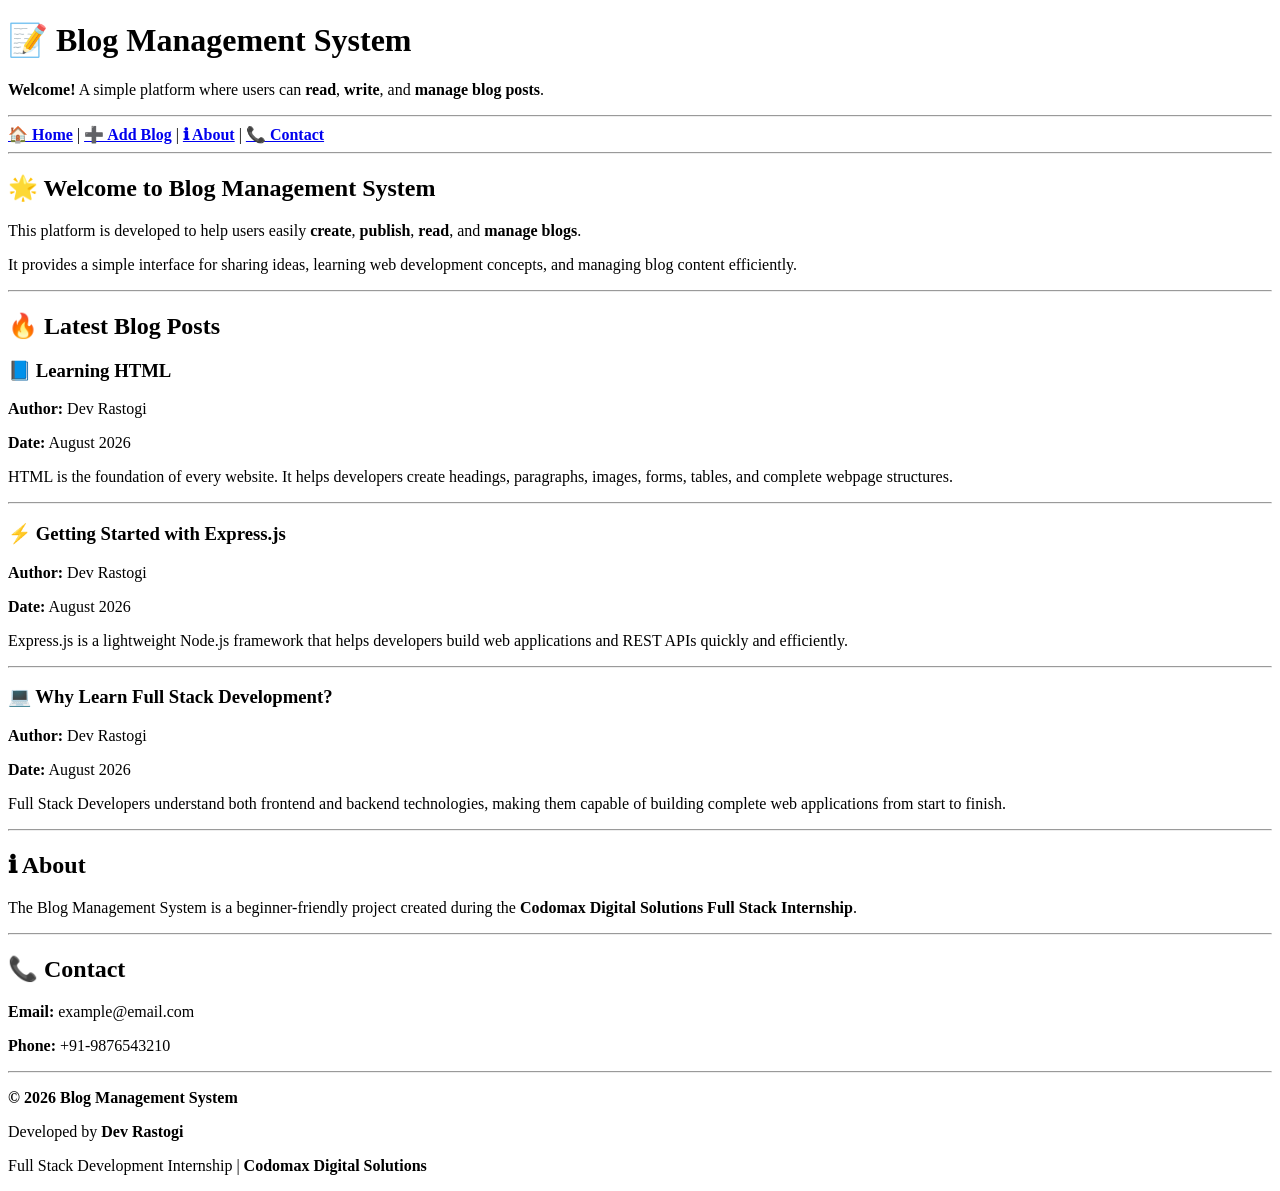
==== index.html @ 0dfc1c03 "Add files via upload" ====
<!DOCTYPE html>
<html lang="en">

<head>
    <meta charset="UTF-8">
    <meta name="viewport" content="width=device-width, initial-scale=1.0">
    <title>Blog Management System | Home</title>
</head>

<body>

    <header>

        <h1>📝 Blog Management System</h1>

        <p>
            <strong>Welcome!</strong> A simple platform where users can
            <strong>read</strong>,
            <strong>write</strong>, and
            <strong>manage blog posts</strong>.
        </p>

        <hr>

        <nav>
            <a href="index.html"><strong>🏠 Home</strong></a> |
            <a href="add-blog.html"><strong>➕ Add Blog</strong></a> |
            <a href="#about"><strong>ℹ About</strong></a> |
            <a href="#contact"><strong>📞 Contact</strong></a>
        </nav>

        <hr>

    </header>

    <main>

        <section>

            <h2>🌟 Welcome to Blog Management System</h2>

            <p>
                This platform is developed to help users easily
                <strong>create</strong>,
                <strong>publish</strong>,
                <strong>read</strong>, and
                <strong>manage blogs</strong>.
            </p>

            <p>
                It provides a simple interface for sharing ideas,
                learning web development concepts,
                and managing blog content efficiently.
            </p>

        </section>

        <hr>

        <section>

            <h2>🔥 Latest Blog Posts</h2>

            <article>

                <h3>📘 Learning HTML</h3>

                <p>
                    <strong>Author:</strong> Dev Rastogi
                </p>

                <p>
                    <strong>Date:</strong> August 2026
                </p>

                <p>
                    HTML is the foundation of every website.
                    It helps developers create headings,
                    paragraphs, images, forms, tables,
                    and complete webpage structures.
                </p>

            </article>

            <hr>

            <article>

                <h3>⚡ Getting Started with Express.js</h3>

                <p>
                    <strong>Author:</strong> Dev Rastogi
                </p>

                <p>
                    <strong>Date:</strong> August 2026
                </p>

                <p>
                    Express.js is a lightweight Node.js framework
                    that helps developers build web applications
                    and REST APIs quickly and efficiently.
                </p>

            </article>

            <hr>

            <article>

                <h3>💻 Why Learn Full Stack Development?</h3>

                <p>
                    <strong>Author:</strong> Dev Rastogi
                </p>

                <p>
                    <strong>Date:</strong> August 2026
                </p>

                <p>
                    Full Stack Developers understand both
                    frontend and backend technologies,
                    making them capable of building complete
                    web applications from start to finish.
                </p>

            </article>

        </section>

        <hr>

        <section id="about">

            <h2>ℹ About</h2>

            <p>
                The Blog Management System is a beginner-friendly project
                created during the <strong>Codomax Digital Solutions Full Stack Internship</strong>.
            </p>

        </section>

        <hr>

        <section id="contact">

            <h2>📞 Contact</h2>

            <p><strong>Email:</strong> example@email.com</p>

            <p><strong>Phone:</strong> +91-9876543210</p>

        </section>

    </main>

    <hr>

    <footer>

        <p>
            <strong>© 2026 Blog Management System</strong>
        </p>

        <p>
            Developed by <strong>Dev Rastogi</strong>
        </p>

        <p>
            Full Stack Development Internship |
            <strong>Codomax Digital Solutions</strong>
        </p>

    </footer>

</body>

</html>
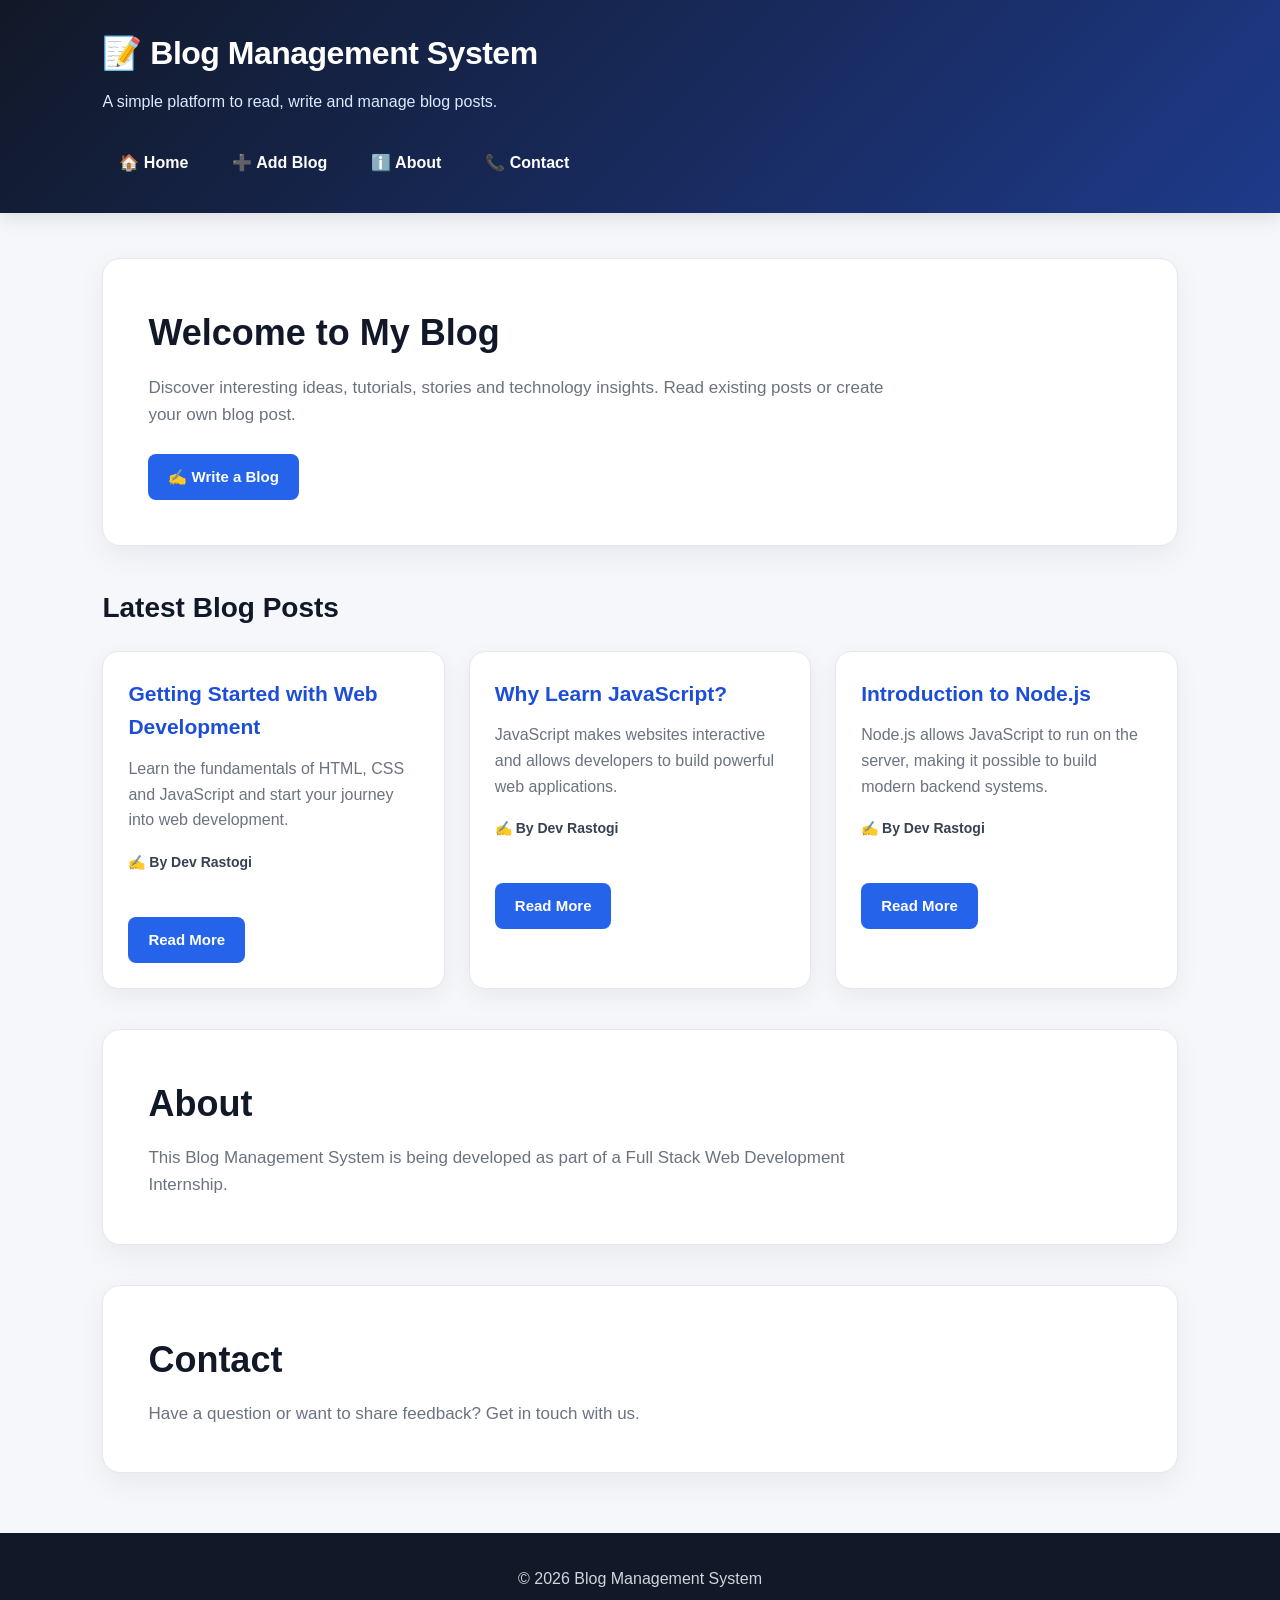
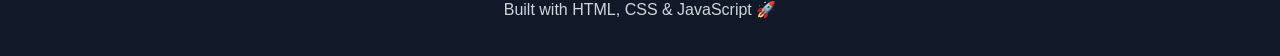
==== commit ba55a075: "Update index.html" ====
--- a/index.html
+++ b/index.html
@@ -4,177 +4,179 @@
 <head>
     <meta charset="UTF-8">
     <meta name="viewport" content="width=device-width, initial-scale=1.0">
+
     <title>Blog Management System | Home</title>
+
+    <link rel="stylesheet" href="style.css">
 </head>
 
 <body>
 
+    <!-- Header -->
     <header>
 
         <h1>📝 Blog Management System</h1>
 
         <p>
-            <strong>Welcome!</strong> A simple platform where users can
-            <strong>read</strong>,
-            <strong>write</strong>, and
-            <strong>manage blog posts</strong>.
+            A simple platform to read, write and manage blog posts.
         </p>
 
-        <hr>
-
+        <!-- Navigation -->
         <nav>
-            <a href="index.html"><strong>🏠 Home</strong></a> |
-            <a href="add-blog.html"><strong>➕ Add Blog</strong></a> |
-            <a href="#about"><strong>ℹ About</strong></a> |
-            <a href="#contact"><strong>📞 Contact</strong></a>
+            <a href="index.html">🏠 Home</a>
+            <a href="add-blog.html">➕ Add Blog</a>
+            <a href="#about">ℹ️ About</a>
+            <a href="#contact">📞 Contact</a>
         </nav>
-
-        <hr>
 
     </header>
 
+
+    <!-- Main Content -->
     <main>
 
+        <!-- Hero Section -->
+        <section class="hero">
+
+            <h2>Welcome to My Blog</h2>
+
+            <p>
+                Discover interesting ideas, tutorials, stories and
+                technology insights. Read existing posts or create
+                your own blog post.
+            </p>
+
+            <br>
+
+            <a href="add-blog.html" class="btn">
+                ✍️ Write a Blog
+            </a>
+
+        </section>
+
+
+        <!-- Blog Section -->
         <section>
 
-            <h2>🌟 Welcome to Blog Management System</h2>
+            <h2>Latest Blog Posts</h2>
+
+            <div class="blog-container">
+
+                <!-- Blog Card 1 -->
+                <article class="blog-card">
+
+                    <h3>Getting Started with Web Development</h3>
+
+                    <p>
+                        Learn the fundamentals of HTML, CSS and JavaScript
+                        and start your journey into web development.
+                    </p>
+
+                    <p class="author">
+                        ✍️ By Dev Rastogi
+                    </p>
+
+                    <br>
+
+                    <a href="#" class="btn">
+                        Read More
+                    </a>
+
+                </article>
+
+
+                <!-- Blog Card 2 -->
+                <article class="blog-card">
+
+                    <h3>Why Learn JavaScript?</h3>
+
+                    <p>
+                        JavaScript makes websites interactive and allows
+                        developers to build powerful web applications.
+                    </p>
+
+                    <p class="author">
+                        ✍️ By Dev Rastogi
+                    </p>
+
+                    <br>
+
+                    <a href="#" class="btn">
+                        Read More
+                    </a>
+
+                </article>
+
+
+                <!-- Blog Card 3 -->
+                <article class="blog-card">
+
+                    <h3>Introduction to Node.js</h3>
+
+                    <p>
+                        Node.js allows JavaScript to run on the server,
+                        making it possible to build modern backend systems.
+                    </p>
+
+                    <p class="author">
+                        ✍️ By Dev Rastogi
+                    </p>
+
+                    <br>
+
+                    <a href="#" class="btn">
+                        Read More
+                    </a>
+
+                </article>
+
+            </div>
+
+        </section>
+
+
+        <!-- About -->
+        <section id="about" class="hero">
+
+            <h2>About</h2>
 
             <p>
-                This platform is developed to help users easily
-                <strong>create</strong>,
-                <strong>publish</strong>,
-                <strong>read</strong>, and
-                <strong>manage blogs</strong>.
-            </p>
-
-            <p>
-                It provides a simple interface for sharing ideas,
-                learning web development concepts,
-                and managing blog content efficiently.
+                This Blog Management System is being developed as part
+                of a Full Stack Web Development Internship.
             </p>
 
         </section>
 
-        <hr>
 
-        <section>
+        <!-- Contact -->
+        <section id="contact" class="hero">
 
-            <h2>🔥 Latest Blog Posts</h2>
-
-            <article>
-
-                <h3>📘 Learning HTML</h3>
-
-                <p>
-                    <strong>Author:</strong> Dev Rastogi
-                </p>
-
-                <p>
-                    <strong>Date:</strong> August 2026
-                </p>
-
-                <p>
-                    HTML is the foundation of every website.
-                    It helps developers create headings,
-                    paragraphs, images, forms, tables,
-                    and complete webpage structures.
-                </p>
-
-            </article>
-
-            <hr>
-
-            <article>
-
-                <h3>⚡ Getting Started with Express.js</h3>
-
-                <p>
-                    <strong>Author:</strong> Dev Rastogi
-                </p>
-
-                <p>
-                    <strong>Date:</strong> August 2026
-                </p>
-
-                <p>
-                    Express.js is a lightweight Node.js framework
-                    that helps developers build web applications
-                    and REST APIs quickly and efficiently.
-                </p>
-
-            </article>
-
-            <hr>
-
-            <article>
-
-                <h3>💻 Why Learn Full Stack Development?</h3>
-
-                <p>
-                    <strong>Author:</strong> Dev Rastogi
-                </p>
-
-                <p>
-                    <strong>Date:</strong> August 2026
-                </p>
-
-                <p>
-                    Full Stack Developers understand both
-                    frontend and backend technologies,
-                    making them capable of building complete
-                    web applications from start to finish.
-                </p>
-
-            </article>
-
-        </section>
-
-        <hr>
-
-        <section id="about">
-
-            <h2>ℹ About</h2>
+            <h2>Contact</h2>
 
             <p>
-                The Blog Management System is a beginner-friendly project
-                created during the <strong>Codomax Digital Solutions Full Stack Internship</strong>.
+                Have a question or want to share feedback?
+                Get in touch with us.
             </p>
-
-        </section>
-
-        <hr>
-
-        <section id="contact">
-
-            <h2>📞 Contact</h2>
-
-            <p><strong>Email:</strong> example@email.com</p>
-
-            <p><strong>Phone:</strong> +91-9876543210</p>
 
         </section>
 
     </main>
 
-    <hr>
 
+    <!-- Footer -->
     <footer>
 
         <p>
-            <strong>© 2026 Blog Management System</strong>
+            © 2026 Blog Management System
         </p>
 
         <p>
-            Developed by <strong>Dev Rastogi</strong>
-        </p>
-
-        <p>
-            Full Stack Development Internship |
-            <strong>Codomax Digital Solutions</strong>
+            Built with HTML, CSS & JavaScript 🚀
         </p>
 
     </footer>
 
 </body>
 
-</html>+</html>
+</html>
--- a/style.css
+++ b/style.css
@@ -0,0 +1,337 @@
+/* =========================================
+   BLOG MANAGEMENT SYSTEM
+   DAY 3 - CSS
+   ========================================= */
+
+/* ---------- RESET ---------- */
+
+* {
+    margin: 0;
+    padding: 0;
+    box-sizing: border-box;
+}
+
+html {
+    scroll-behavior: smooth;
+}
+
+body {
+    font-family: Arial, Helvetica, sans-serif;
+    background: #f5f7fb;
+    color: #1f2937;
+    line-height: 1.6;
+}
+
+
+/* ---------- HEADER ---------- */
+
+header {
+    background: linear-gradient(135deg, #111827, #1e3a8a);
+    color: white;
+    padding: 28px 8%;
+    box-shadow: 0 4px 20px rgba(0, 0, 0, 0.12);
+}
+
+header h1 {
+    font-size: 32px;
+    margin-bottom: 10px;
+    letter-spacing: -0.5px;
+}
+
+header p {
+    max-width: 700px;
+    color: #dbeafe;
+    font-size: 16px;
+}
+
+
+/* ---------- NAVIGATION ---------- */
+
+nav {
+    display: flex;
+    align-items: center;
+    flex-wrap: wrap;
+    gap: 10px;
+    margin-top: 25px;
+}
+
+nav a {
+    color: white;
+    text-decoration: none;
+    padding: 10px 17px;
+    border-radius: 8px;
+    font-weight: 600;
+    transition: all 0.25s ease;
+}
+
+nav a:hover {
+    background: rgba(255, 255, 255, 0.15);
+    transform: translateY(-2px);
+}
+
+
+/* ---------- MAIN ---------- */
+
+main {
+    width: 84%;
+    max-width: 1200px;
+    margin: 45px auto;
+}
+
+
+/* ---------- HERO ---------- */
+
+.hero {
+    background: white;
+    padding: 45px;
+    border-radius: 18px;
+    margin-bottom: 40px;
+    border: 1px solid #e5e7eb;
+    box-shadow: 0 10px 30px rgba(15, 23, 42, 0.06);
+}
+
+.hero h2 {
+    font-size: 36px;
+    margin-bottom: 12px;
+    color: #111827;
+}
+
+.hero p {
+    color: #6b7280;
+    max-width: 750px;
+    font-size: 17px;
+}
+
+
+/* ---------- SECTION ---------- */
+
+section {
+    margin-bottom: 40px;
+}
+
+section h2 {
+    font-size: 28px;
+    margin-bottom: 20px;
+    color: #111827;
+}
+
+
+/* ---------- BLOG GRID ---------- */
+
+.blog-container {
+    display: grid;
+    grid-template-columns: repeat(auto-fit, minmax(280px, 1fr));
+    gap: 24px;
+}
+
+
+/* ---------- BLOG CARD ---------- */
+
+.blog-card {
+    background: white;
+    border: 1px solid #e5e7eb;
+    border-radius: 16px;
+    padding: 25px;
+    box-shadow: 0 8px 25px rgba(15, 23, 42, 0.06);
+    transition: transform 0.25s ease, box-shadow 0.25s ease;
+}
+
+.blog-card:hover {
+    transform: translateY(-6px);
+    box-shadow: 0 15px 35px rgba(15, 23, 42, 0.12);
+}
+
+.blog-card h3 {
+    color: #1d4ed8;
+    font-size: 21px;
+    margin-bottom: 12px;
+}
+
+.blog-card p {
+    color: #6b7280;
+    margin-bottom: 18px;
+}
+
+.blog-card .author {
+    color: #374151;
+    font-size: 14px;
+    font-weight: bold;
+}
+
+
+/* ---------- BUTTONS ---------- */
+
+button,
+.btn {
+    display: inline-block;
+    border: none;
+    background: #2563eb;
+    color: white;
+    padding: 11px 20px;
+    border-radius: 8px;
+    font-size: 15px;
+    font-weight: 600;
+    cursor: pointer;
+    text-decoration: none;
+    transition: all 0.25s ease;
+}
+
+button:hover,
+.btn:hover {
+    background: #1d4ed8;
+    transform: translateY(-2px);
+    box-shadow: 0 6px 15px rgba(37, 99, 235, 0.25);
+}
+
+
+/* ---------- FORM ---------- */
+
+form {
+    background: white;
+    max-width: 750px;
+    margin: 0 auto;
+    padding: 35px;
+    border-radius: 16px;
+    border: 1px solid #e5e7eb;
+    box-shadow: 0 10px 30px rgba(15, 23, 42, 0.07);
+}
+
+.form-group {
+    margin-bottom: 22px;
+}
+
+form label {
+    display: block;
+    margin-bottom: 8px;
+    font-weight: 600;
+    color: #374151;
+}
+
+form input,
+form textarea,
+form select {
+    width: 100%;
+    padding: 13px 15px;
+    border: 1px solid #d1d5db;
+    border-radius: 8px;
+    outline: none;
+    font-size: 15px;
+    font-family: inherit;
+    transition: border-color 0.2s ease, box-shadow 0.2s ease;
+}
+
+form input:focus,
+form textarea:focus,
+form select:focus {
+    border-color: #2563eb;
+    box-shadow: 0 0 0 3px rgba(37, 99, 235, 0.12);
+}
+
+form textarea {
+    min-height: 160px;
+    resize: vertical;
+}
+
+
+/* ---------- FOOTER ---------- */
+
+footer {
+    background: #111827;
+    color: #d1d5db;
+    text-align: center;
+    padding: 28px 20px;
+    margin-top: 60px;
+}
+
+footer p {
+    margin: 5px 0;
+}
+
+footer a {
+    color: #93c5fd;
+    text-decoration: none;
+}
+
+footer a:hover {
+    text-decoration: underline;
+}
+
+
+/* ---------- HORIZONTAL RULE ---------- */
+
+hr {
+    border: none;
+    height: 1px;
+    background: #e5e7eb;
+    margin: 25px 0;
+}
+
+
+/* ---------- RESPONSIVE DESIGN ---------- */
+
+@media (max-width: 768px) {
+
+    header {
+        padding: 25px 6%;
+    }
+
+    header h1 {
+        font-size: 26px;
+    }
+
+    nav {
+        flex-direction: column;
+        align-items: stretch;
+    }
+
+    nav a {
+        text-align: center;
+    }
+
+    main {
+        width: 90%;
+        margin: 30px auto;
+    }
+
+    .hero {
+        padding: 28px;
+    }
+
+    .hero h2 {
+        font-size: 28px;
+    }
+
+    form {
+        padding: 25px;
+    }
+}
+
+
+/* ---------- SMALL MOBILE ---------- */
+
+@media (max-width: 480px) {
+
+    header h1 {
+        font-size: 23px;
+    }
+
+    header p {
+        font-size: 14px;
+    }
+
+    .hero {
+        padding: 22px;
+    }
+
+    .hero h2 {
+        font-size: 24px;
+    }
+
+    section h2 {
+        font-size: 23px;
+    }
+
+    .blog-card {
+        padding: 20px;
+    }
+}
